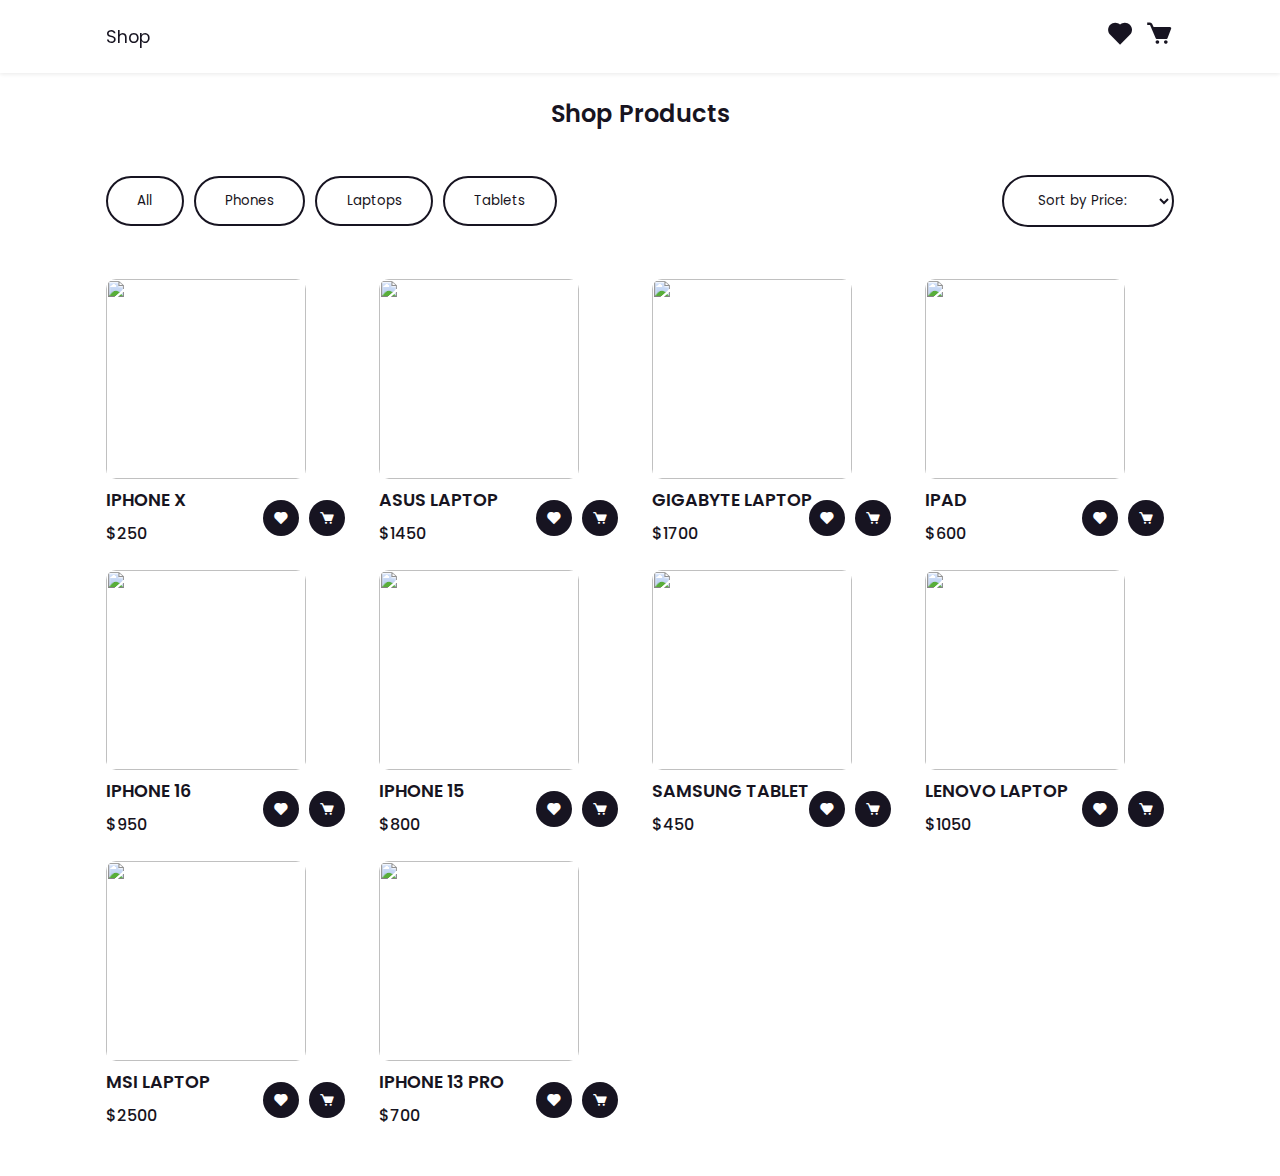
==== index.html @ 98a574fc "Add files via upload" ====
<!DOCTYPE html>
<html lang="en">
<head>
    <meta charset="UTF-8">
    <meta name="viewport" content="width=device-width, initial-scale=1.0">
    <title>Shop</title>
    <link rel="stylesheet" href="style.css">
    <link href='https://unpkg.com/boxicons@2.1.4/css/boxicons.min.css' rel='stylesheet'>

</head>
<body>
    <header>
        <div class="nav container">
            <a href="index.html" class="logo">Shop</a>
            <div class="navicons">
                <a href="favorites.html">
                    <i class='bx bxs-heart' id="fav"></i>
                </a>
                <a href="cart.html">
                    <i class='bx bxs-cart' id="cart"></i>
                </a>
            </div>
        </div>
    </header>
    <section class="shop container">
        <h2 class="sectit">Shop Products</h2>
        <div class="filter">
            <div class="btnfilt">
                <button class="filterbtn" onclick="filterProducts('all')">All</button>
                <button class="filterbtn" onclick="filterProducts('phones')">Phones</button>
                <button class="filterbtn" onclick="filterProducts('laptops')">Laptops</button>
                <button class="filterbtn" onclick="filterProducts('tablets')">Tablets</button>
            </div>
            <div class="sort">
                <select id="sort" onchange="sortProducts(this.value)">
                    <option value="" disabled selected>Sort by Price:</option>
                    <option value="low">Low to High</option>
                    <option value="high">High to Low</option>
                </select>
            </div>
        </div>
        <div class="content" id="productGrid">
            <div class="prod" data-category="phones">
                <img src="phones/iphonex.jpg" class="prodimg">
                <h2 class="prodtit">iPhone X</h2>
                <span class="price">$250</span>
                <div class="actions">
                    <i class='bx bxs-heart addfav'></i>
                    <i class='bx bxs-cart addcart'></i>
                </div>
            </div>
            <div class="prod" data-category="laptops">
                <img src="laptops/asus.jpg" class="prodimg">
                <h2 class="prodtit">ASUS Laptop</h2>
                <span class="price">$1450</span>
                <div class="actions">
                    <i class='bx bxs-heart addfav'></i>
                    <i class='bx bxs-cart addcart'></i>
                </div>
            </div>
            <div class="prod" data-category="laptops">
                <img src="laptops/gigabyte.webp" class="prodimg">
                <h2 class="prodtit">Gigabyte Laptop</h2>
                <span class="price">$1700</span>
                <div class="actions">
                    <i class='bx bxs-heart addfav'></i>
                    <i class='bx bxs-cart addcart'></i>
                </div>
            </div>
            <div class="prod" data-category="tablets">
                <img src="tablet/ipad.jpg" class="prodimg">
                <h2 class="prodtit">iPad</h2>
                <span class="price">$600</span>
                <div class="actions">
                    <i class='bx bxs-heart addfav'></i>
                    <i class='bx bxs-cart addcart'></i>
                </div>
            </div>
            <div class="prod" data-category="phones">
                <img src="phones/iphone16.avif" class="prodimg">
                <h2 class="prodtit">iPhone 16</h2>
                <span class="price">$950</span>
                <div class="actions">
                    <i class='bx bxs-heart addfav'></i>
                    <i class='bx bxs-cart addcart'></i>
                </div>
            </div>
            <div class="prod" data-category="phones">
                <img src="phones/iphone15.jpg" class="prodimg">
                <h2 class="prodtit">iPhone 15</h2>
                <span class="price">$800</span>
                <div class="actions">
                    <i class='bx bxs-heart addfav'></i>
                    <i class='bx bxs-cart addcart'></i>
                </div>
            </div>
            <div class="prod" data-category="tablets">
                <img src="tablet/samsung tab.jpg" class="prodimg">
                <h2 class="prodtit">Samsung Tablet</h2>
                <span class="price">$450</span>
                <div class="actions">
                    <i class='bx bxs-heart addfav'></i>
                    <i class='bx bxs-cart addcart'></i>
                </div>
            </div>
            <div class="prod" data-category="laptops">
                <img src="laptops/lenovo.webp" class="prodimg">
                <h2 class="prodtit">LENOVO Laptop</h2>
                <span class="price">$1050</span>
                <div class="actions">
                    <i class='bx bxs-heart addfav'></i>
                    <i class='bx bxs-cart addcart'></i>
                </div>
            </div>
            <div class="prod" data-category="laptops">
                <img src="laptops/msi.webp" class="prodimg">
                <h2 class="prodtit">MSI Laptop</h2>
                <span class="price">$2500</span>
                <div class="actions">
                    <i class='bx bxs-heart addfav' ></i>
                    <i class='bx bxs-cart addcart' ></i>
                </div>
            </div>
            <div class="prod" data-category="phones">
                <img src="phones/iphone13pro.jpg" class="prodimg">
                <h2 class="prodtit">iPhone 13 Pro</h2>
                <span class="price">$700</span>
                <div class="actions">
                    <i class='bx bxs-heart addfav' ></i>
                    <i class='bx bxs-cart addcart' ></i>
                </div>
            </div>
        </div>
    </section>
    <script src="script.js"></script>
</body>
</html>
---- style.css ----
@import url('https://fonts.googleapis.com/css2?family=Poppins:wght@400;500;600;700&display=swap');
* {
    font-family: 'Poppins', sans-serif;
    margin: 0;
    padding: 0;
    scroll-padding-top: 2rem;
    scroll-behavior: smooth;
    box-sizing: border-box;
    list-style: none;
    text-decoration: none;
}

:root {
    --text-color: #171421;
    --bg-color: #fff;
}

img {
    width: 100%;
}

body {
    color: var(--text-color);
}

header {
    position: fixed;
    top: 0;
    left: 0;
    width: 100%;
    background: var(--bg-color);
    box-shadow: 0 1px 4px hsl(0, 4%, 15%, 10%);
    z-index: 100;
}

.nav, .filter {
    display: flex;
    align-items: center;
    justify-content: space-between;
    padding: 20px 0;
}

.navicons, .btnfilt {
    display: flex;
    gap: 10px;
}

.container {
    max-width: 1068px;
    margin: auto;
    width: 100%;
}

.logo {
    font-size: 1.1rem;
    color: var(--text-color);
    font-weight: 400;
}

#cart, #fav {
    font-size: 1.8rem;
    cursor: pointer;
    color: var(--text-color);
}

section {
    padding: 4rem 0 3rem;
}

.sectit {
    font-size: 1.5rem;
    font-weight: 600;
    text-align: center;
    margin-bottom: 1.5rem;
}

.shop, .cart, .favorite {
    margin-top: 2rem;
}

.content {
    display: grid;
    grid-template-columns: repeat(auto-fit, minmax(220px, auto));
    gap: 1.5rem;
}

.prod {
    position: relative;
}

.prod:hover {
    padding: 10px;
    border: 1px solid var(--text-color);
    transition: 0.4s;
}

.prodimg {
    width: 200px;
    height: 200px;
    object-fit: cover;
    border-radius: 10px;
    margin-bottom: 0.5rem;
}

.prodtit {
    font-size: 1.1rem;
    font-weight: 600;
    text-transform: uppercase;
    margin-bottom: 0.5rem;
}

.price {
    font-weight: 500;
}

.actions, .remove {
    position: absolute;
    bottom: 10px;
    right: 10px;
    display: flex;
    gap: 10px;
}

.addcart, .addfav, .remove {
    background: var(--text-color);
    color: var(--bg-color);
    padding: 10px;
    cursor: pointer;
    border-radius: 50%;
}

.addcart:hover, .addfav:hover {
    background: hsl(249, 32%, 17%);
}

.total {
    position: fixed;
    bottom: 0;
    left: 50%;
    transform: translateX(-50%);
    text-align: center;
    background-color: #f8f8f8;
    padding: 10px 20px;
    border-top: 1px solid #ccc;
    width: 100%;
    box-sizing: border-box;
    z-index: 100;
}

.total h3 {
    font-size: 1.5em;
    color: #333;
    margin: 0;
}

.filterbtn, #sort {
    border: 2px solid var(--text-color);
    padding: 1em 2.2em;
    border-radius: 3em;
    background-color: transparent;
    color: var(--text-color);
    cursor: pointer;
    margin-bottom: 2rem;
}

@media (max-width: 768px) {
    .nav, .filter {
        flex-direction: column;
        align-items: flex-start;
    }

    .btnfilt {
        margin-bottom: 1rem;
    }

    .sort {
        width: 100%;
        display: flex;
        justify-content: center;
    }

    #sort {
        width: 100%;
        padding: 1em;
    }
}

@media (max-width: 576px) {
    .logo {
        font-size: 1rem;
    }

    #cart, #fav {
        font-size: 1.5rem;
    }

    .content {
        grid-template-columns: repeat(auto-fit, minmax(180px, auto));
        gap: 1rem;
    }

    .prodimg {
        width: 180px;
        height: 180px;
    }

    .actions, .remove {
        bottom: 5px;
        right: 5px;
    }

    .addcart, .addfav, .remove {
        padding: 8px;
    }
}
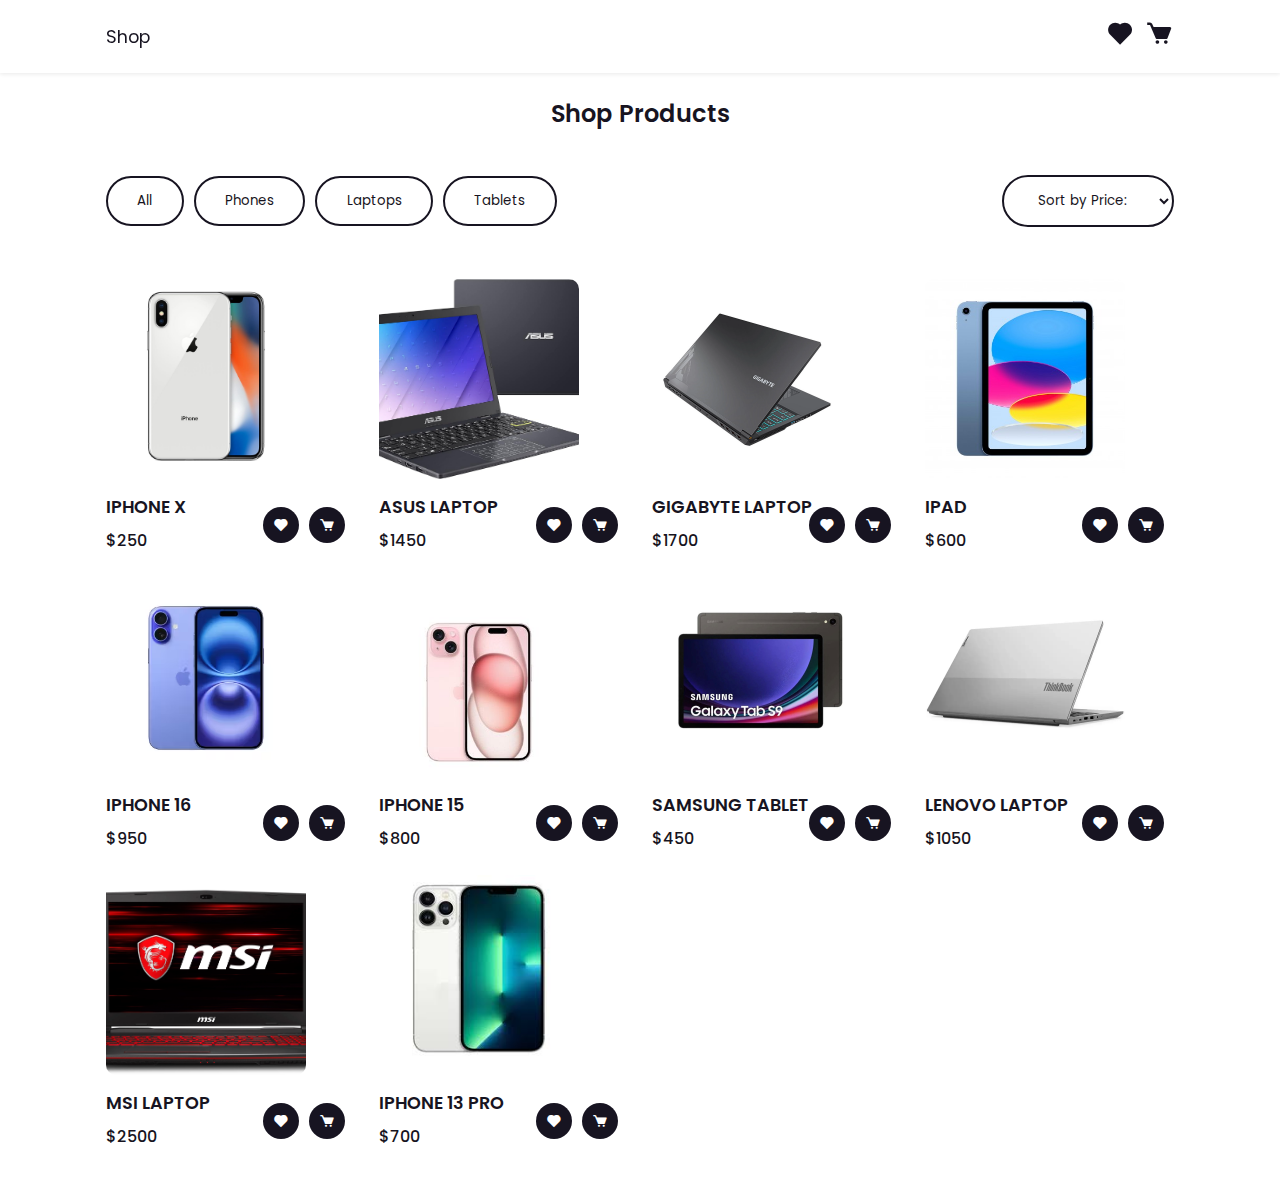
==== commit 402e253b: "Update index.html" ====
--- a/index.html
+++ b/index.html
@@ -41,7 +41,7 @@
         </div>
         <div class="content" id="productGrid">
             <div class="prod" data-category="phones">
-                <img src="phones/iphonex.jpg" class="prodimg">
+                <img src="iphonex.jpg" class="prodimg">
                 <h2 class="prodtit">iPhone X</h2>
                 <span class="price">$250</span>
                 <div class="actions">
@@ -50,7 +50,7 @@
                 </div>
             </div>
             <div class="prod" data-category="laptops">
-                <img src="laptops/asus.jpg" class="prodimg">
+                <img src="asus.jpg" class="prodimg">
                 <h2 class="prodtit">ASUS Laptop</h2>
                 <span class="price">$1450</span>
                 <div class="actions">
@@ -59,7 +59,7 @@
                 </div>
             </div>
             <div class="prod" data-category="laptops">
-                <img src="laptops/gigabyte.webp" class="prodimg">
+                <img src="gigabyte.webp" class="prodimg">
                 <h2 class="prodtit">Gigabyte Laptop</h2>
                 <span class="price">$1700</span>
                 <div class="actions">
@@ -68,7 +68,7 @@
                 </div>
             </div>
             <div class="prod" data-category="tablets">
-                <img src="tablet/ipad.jpg" class="prodimg">
+                <img src="ipad.jpg" class="prodimg">
                 <h2 class="prodtit">iPad</h2>
                 <span class="price">$600</span>
                 <div class="actions">
@@ -77,7 +77,7 @@
                 </div>
             </div>
             <div class="prod" data-category="phones">
-                <img src="phones/iphone16.avif" class="prodimg">
+                <img src="iphone16.avif" class="prodimg">
                 <h2 class="prodtit">iPhone 16</h2>
                 <span class="price">$950</span>
                 <div class="actions">
@@ -86,7 +86,7 @@
                 </div>
             </div>
             <div class="prod" data-category="phones">
-                <img src="phones/iphone15.jpg" class="prodimg">
+                <img src="iphone15.jpg" class="prodimg">
                 <h2 class="prodtit">iPhone 15</h2>
                 <span class="price">$800</span>
                 <div class="actions">
@@ -95,7 +95,7 @@
                 </div>
             </div>
             <div class="prod" data-category="tablets">
-                <img src="tablet/samsung tab.jpg" class="prodimg">
+                <img src="samsung tab.jpg" class="prodimg">
                 <h2 class="prodtit">Samsung Tablet</h2>
                 <span class="price">$450</span>
                 <div class="actions">
@@ -104,7 +104,7 @@
                 </div>
             </div>
             <div class="prod" data-category="laptops">
-                <img src="laptops/lenovo.webp" class="prodimg">
+                <img src="lenovo.webp" class="prodimg">
                 <h2 class="prodtit">LENOVO Laptop</h2>
                 <span class="price">$1050</span>
                 <div class="actions">
@@ -113,7 +113,7 @@
                 </div>
             </div>
             <div class="prod" data-category="laptops">
-                <img src="laptops/msi.webp" class="prodimg">
+                <img src="msi.webp" class="prodimg">
                 <h2 class="prodtit">MSI Laptop</h2>
                 <span class="price">$2500</span>
                 <div class="actions">
@@ -122,7 +122,7 @@
                 </div>
             </div>
             <div class="prod" data-category="phones">
-                <img src="phones/iphone13pro.jpg" class="prodimg">
+                <img src="iphone13pro.jpg" class="prodimg">
                 <h2 class="prodtit">iPhone 13 Pro</h2>
                 <span class="price">$700</span>
                 <div class="actions">
@@ -134,4 +134,4 @@
     </section>
     <script src="script.js"></script>
 </body>
-</html>+</html>
